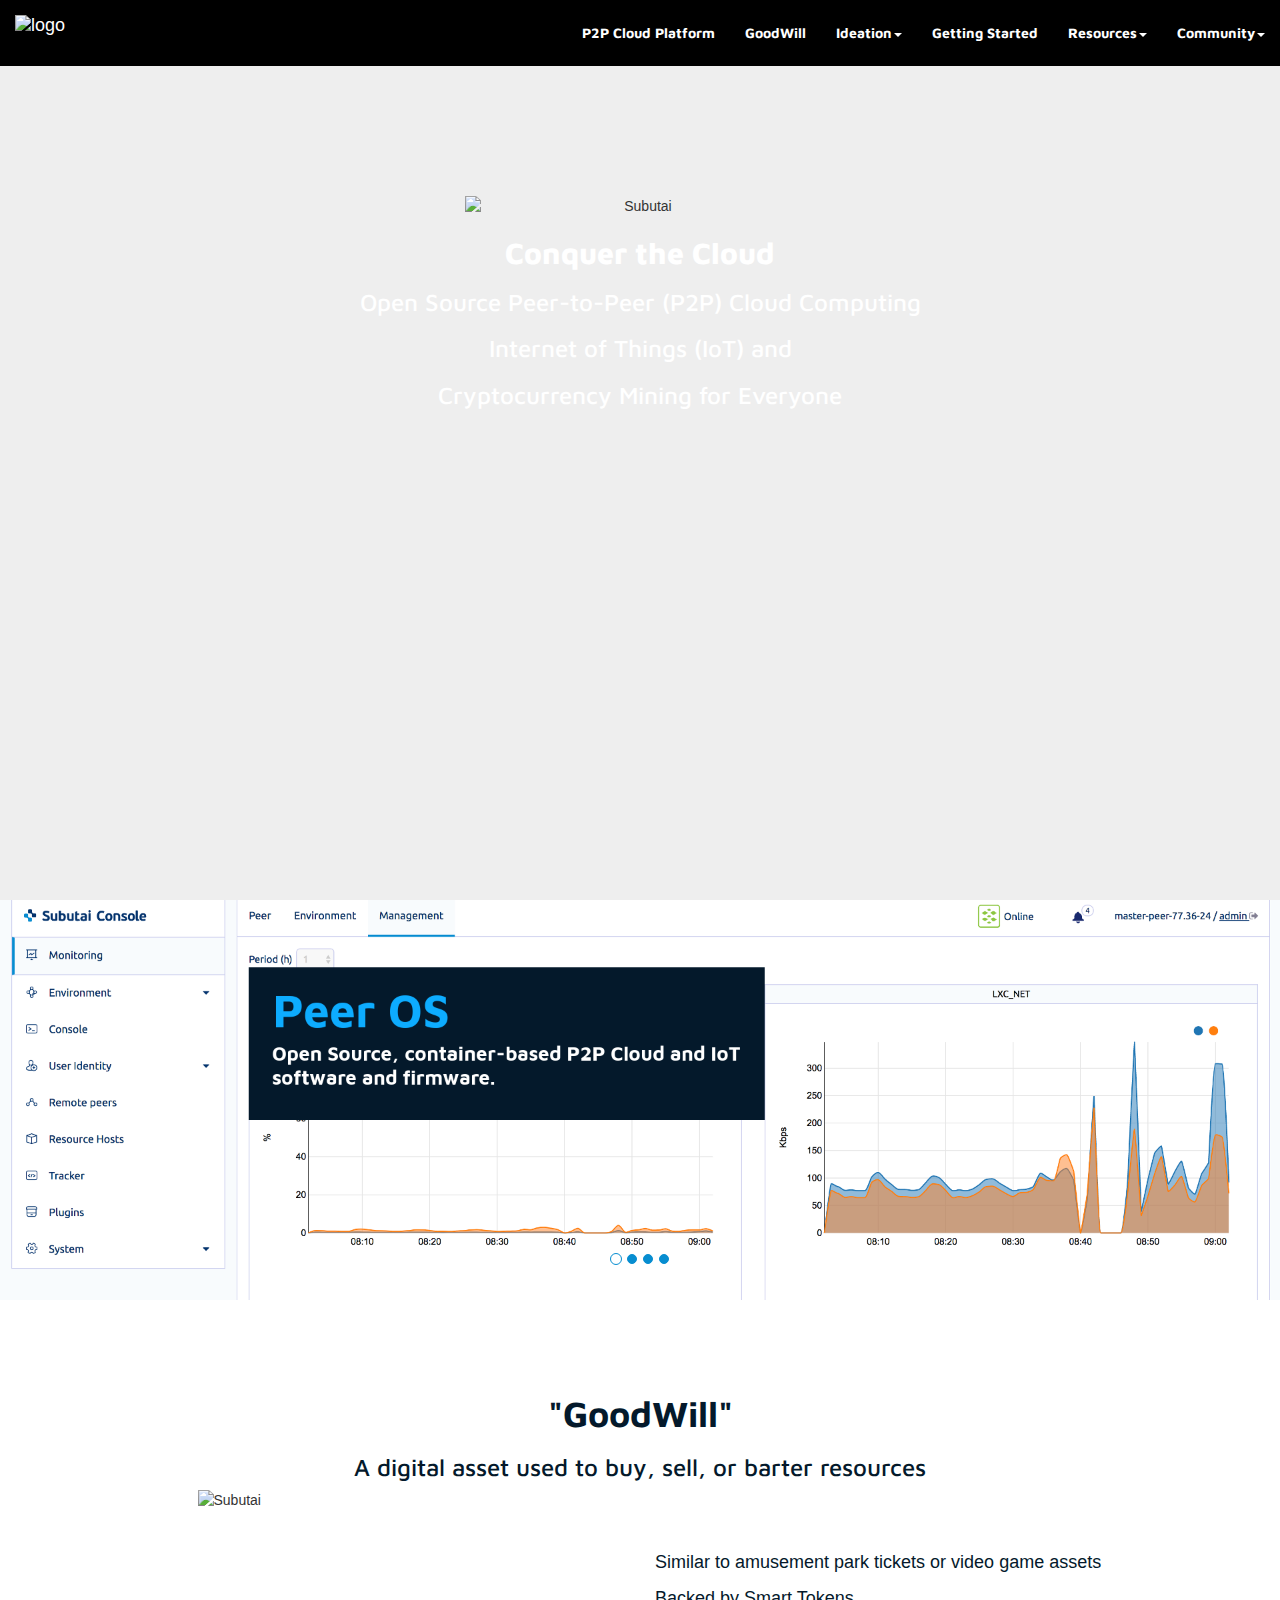
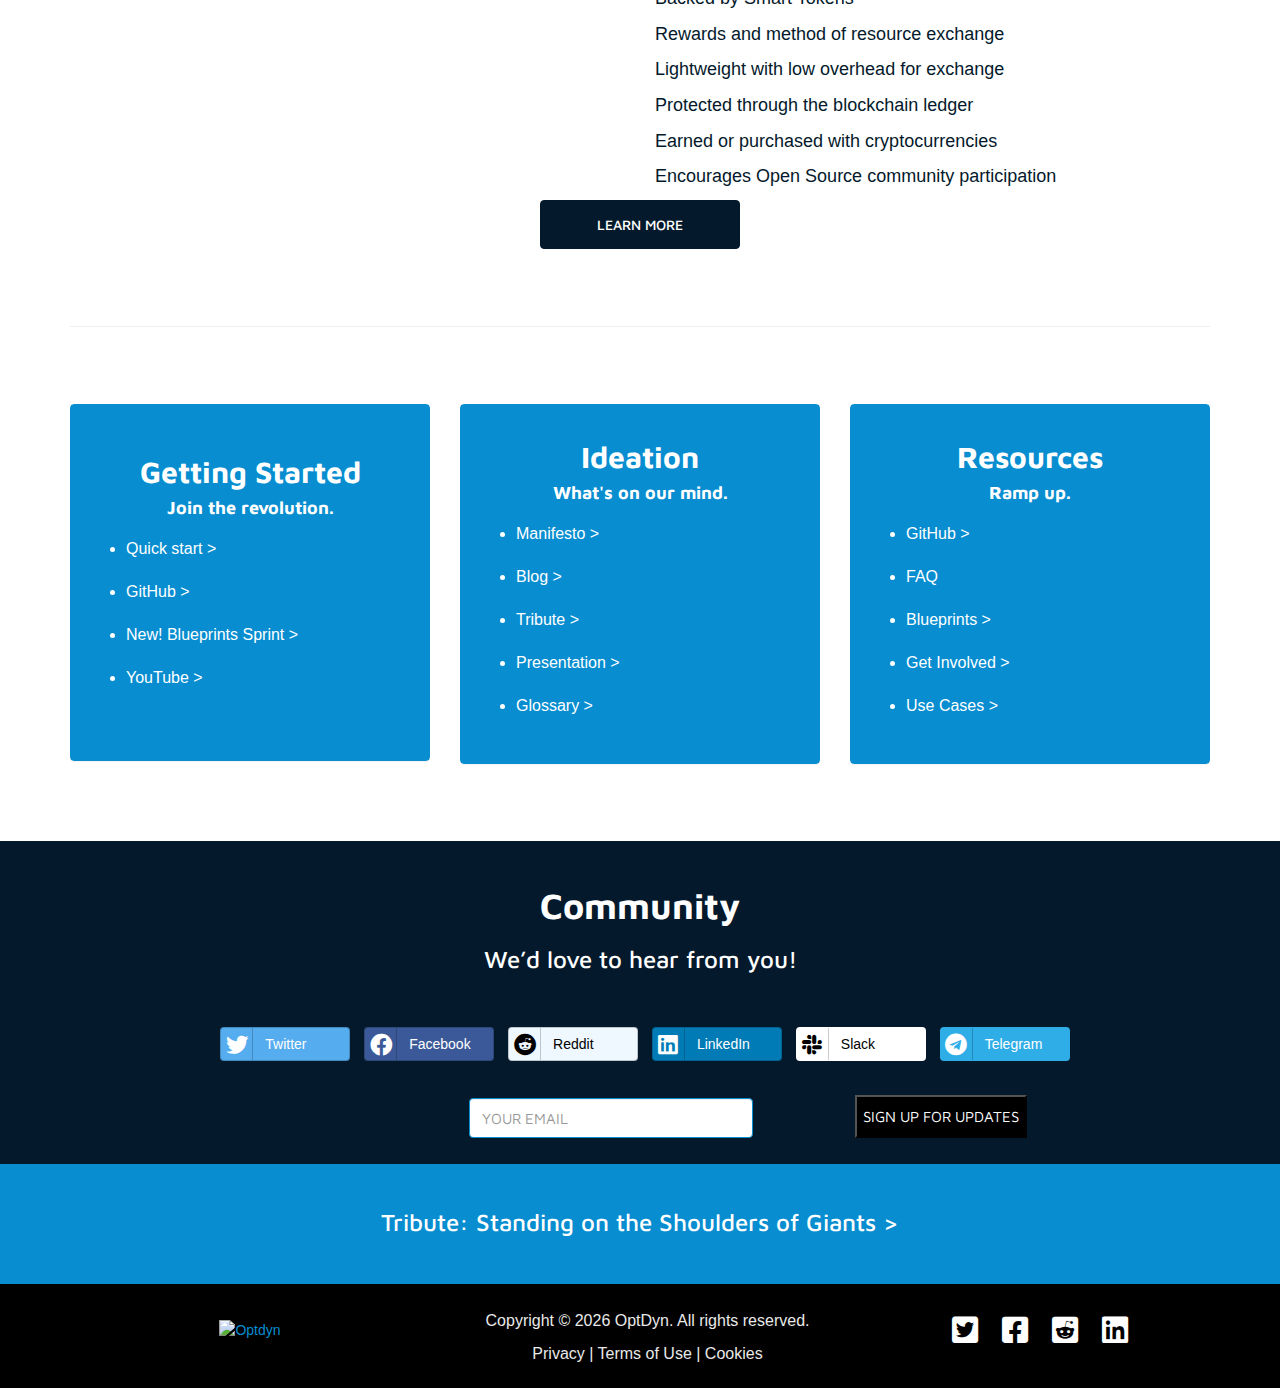
==== index.html @ a83308cd "new page 'use cases'" ====
<!DOCTYPE html>
<html>
<head>
	<meta name="viewport" content="width=device-width, initial-scale=1">
	<meta charset="utf-8">
    <meta http-equiv="X-UA-Compatible" content="IE=edge">
	
	<title>Subutai</title>
	
	<!-- CSS Links-->
	<link rel="stylesheet" type="text/css" href="css/bootstrap/bootstrap.min.css">
	<link rel="stylesheet" type="text/css" href="css/styles.css">
	<link rel="stylesheet" type="text/css" href="css/bootstrap/bootstrap-social.css">
	<link href="https://fonts.googleapis.com/css?family=Maven+Pro" rel="stylesheet">
	<link href="fontawesome/fontawesome-all.css" rel="stylesheet">
	<link href="https://use.fontawesome.com/releases/v5.0.6/css/all.css" rel="stylesheet">
	<!-- JS Links-->
	<script src="https://ajax.googleapis.com/ajax/libs/jquery/1.12.4/jquery.min.js"></script>
    <script src="js/bootstrap.min.js"></script>

	<!-- Favicon link-->
	<link rel="shortcut icon" href="img/favicon.png" />
</head>

<body>
	<nav class="navbar navbar-inverse navbar-fixed-top">
		<div class="container-fluid">
			<div class="navbar-header">
				<button type="button" class="navbar-toggle collapsed" data-toggle="collapse" data-target="#bs-example-navbar-collapse-1" aria-expanded="false">
					<span class="sr-only">Toggle navigation</span>
					<span class="icon-bar"></span>
					<span class="icon-bar"></span>
					<span class="icon-bar"></span>
				</button>
				<a class="navbar-brand" href="#"><img alt="logo" src="img/logo.png" width="160"></a>
			</div>
			<div class="collapse navbar-collapse" id="bs-example-navbar-collapse-1" style="background-color: #000;">
				<ul class="nav navbar-nav navbar-right">
					<li><a href="internal-pages/p2p-cloud-platform.html" ><h4 style="font-size: 14px; color: #fff; font-weight: 700;">P2P Cloud Platform</h4></a></li>
					<li><a href="internal-pages/goodwill.html"><h4 style="font-size: 14px; color: #fff; font-weight: 700;">GoodWill</h4></a></li>
					
					<li class="dropdown">
			          <a href="#" class="dropdown-toggle" data-toggle="dropdown" role="button" aria-haspopup="true" aria-expanded="false"><h4 style="font-size: 14px;color: #fff; font-weight: 700;">Ideation<span class="caret"></span></h4></a>
			          <ul class="dropdown-menu">
			          	<li><a href="internal-pages/p2p-cloud.html"><h4 style="font-size: 14px; font-weight: 700;">P2P Cloud</h4></a></li>
			            <li><a href="internal-pages/manifesto.html"><h4 style="font-size: 14px; font-weight: 700;">Manifesto</h4></a></li>
			            <li><a href="https://subutai.blog/"><h4 style="font-size: 14px; font-weight: 700;">Blog</h4></a></li>
			            <li><a href="internal-pages/tribute.html"><h4 style="font-size: 14px; font-weight: 700;">Tribute</h4></a></li>
			          	<li><a href="https://www.youtube.com/channel/UCISHGzbHjYWYFfu7krnYLkA"><h4 style="font-size: 14px; font-weight: 700;">Presentation</h4></a></li>
			          	<li><a href="https://docs.subutai.io/glossary.html" target="_blank"><h4 style="font-size: 14px; font-weight: 700;">Glossary</h4></a></li>
			          </ul>
			        </li>

					<li><a href="https://docs.subutai.io/attic/Peer/getting-started.html" target="_blank"><h4 style="font-size: 14px;color: #fff; font-weight: 700;">Getting Started</h4></a></li>
					
					<li class="dropdown">
			          <a href="#" class="dropdown-toggle" data-toggle="dropdown" role="button" aria-haspopup="true" aria-expanded="false"><h4 style="font-size: 14px;color: #fff; font-weight: 700;">Resources<span class="caret"></span></h4></a>
			          <ul class="dropdown-menu">
			            <li><a href="https://github.com/subutai-io" target="_blank"><h4 style="font-size: 14px; font-weight: 700;">GitHub</h4></a></li>
			            <li><a href="internal-pages/faq.html"><h4 style="font-size: 14px; font-weight: 700;">FAQ</h4></a></li>
			            <li><a href="https://github.com/subutai-blueprints" target="_blank"><h4 style="font-size: 14px; font-weight: 700;">Blueprints</h4></a></li>
			          	<li><a href="internal-pages/getting-involved.html"><h4 style="font-size: 14px; font-weight: 700;">Get Involved</h4></a></li>
			          	<li><a href="internal-pages/use-cases.html"><h4 style="font-size: 14px; font-weight: 700;">Use Cases</h4></a></li>
			          </ul>
			        </li>

			        <li class="dropdown">
			          <a href="#" class="dropdown-toggle" data-toggle="dropdown" role="button" aria-haspopup="true" aria-expanded="false"><h4 style="font-size: 14px;color: #fff; font-weight: 700;">Community<span class="caret"></span></h4></a>
			          <ul class="dropdown-menu">
			            <li><a href="https://subutai.io/how-can-i-help.html"><h4 style="font-size: 14px; font-weight: 700;">Get Involved</h4></a></li>
			            <li><a href="https://slack.subut.ai/" target="_blank"><h4 style="font-size: 14px; font-weight: 700;">Slack</h4></a></li>
			            <li><a href="https://telegram.org/" target="_blank"><h4 style="font-size: 14px; font-weight: 700;">Telegram</h4></a></li>
			          	<li><a href="https://twitter.com/SubutaiCloud" target="_blank"><h4 style="font-size: 14px; font-weight: 700;">Twitter</h4></a></li>
			          	<li><a href="https://www.reddit.com/r/LXD/comments/5wwhs2/subutai_social_peertopeer_social_cloud_computing/" target="_blank"><h4 style="font-size: 14px; font-weight: 700;">Reddit</h4></a></li>
			          	<li><a href="https://www.facebook.com/subutaicloud" target="_blank"><h4 style="font-size: 14px; font-weight: 700;">Facebook</h4></a></li>
			          	<li><a href="https://www.linkedin.com/company/subutai-social-cloud/" target="_blank"><h4 style="font-size: 14px; font-weight: 700;">Linkedin</h4></a></li>
			          	<li><a href="https://www.youtube.com/channel/UCISHGzbHjYWYFfu7krnYLkA" target="_blank"><h4 style="font-size: 14px; font-weight: 700;">Youtube</h4></a></li>
			          </ul>
			        </li>

				</ul>
			</div>
		</div>
	</nav>

	<!-- Header section -->
	<header>	
		<div class="jumbotron">
			<div class="cont-header">
				<div class="row"><br>
					<div class="col-lg-12">
						<div class="text-center">
							<img src="img/logo.png" class="img-responsive center-block" alt="Subutai"/>
							<h2 style="color: #ffffff; font-weight: 800">Conquer the Cloud</h2>
							<h3>Open Source Peer-to-Peer (P2P) Cloud Computing</h3>
							<h3>Internet of Things (IoT) and</h3>
							<h3>Cryptocurrency Mining for Everyone</h3>
						</div>
					</div>
				</div>
			</div>
		</div>
	</header>

	<!--Section 1 - Carousel-->
	<section>
	<div class="container-fluid">
		<div class="row">
		
			<div id="carousel-example-generic" class="carousel slide" data-ride="carousel">			 
				<!-- Indicators -->
			  	<ol class="carousel-indicators">
			    	<li data-target="#carousel-example-generic" data-slide-to="0" class="active"></li>
			    	<li data-target="#carousel-example-generic" data-slide-to="1"></li>
			    	<li data-target="#carousel-example-generic" data-slide-to="2"></li>
			    	<li data-target="#carousel-example-generic" data-slide-to="3"></li>
			  	</ol>

			   <!-- Wrapper for slides -->
			  <div class="carousel-inner" role="listbox">
			    <div class="item active">
			      <div class="item">
					  <a href="internal-pages/p2p-cloud-platform.html"><img src="img/peers.png" alt="img" class="img-responsive"></a>
					</div>
			    </div>
			    <div class="item">
			      <a href="internal-pages/p2p-cloud-platform.html"><img src="img/bazaar.png" alt="img" class="img-responsive"></a>
			    </div>
			    <div class="item">
			      <a href="internal-pages/p2p-cloud-platform.html"><img src="img/router.png" alt="img" class="img-responsive"></a>
			    </div>
			    <div class="item">
			      <a href="internal-pages/p2p-cloud-platform.html"><img src="img/khan.png" alt="img" class="img-responsive"></a>
			    </div>
			  </div>

			</div>
		</div>
	</div>
	</section>

	<!-- Section 2 - GoodWill -->
	<section>
		<div class="container">
			<div class="cont-part3">
				<div class="row">
					<div class="col-lg-12">
						<div class="cont-text-part3">
							<h1>"GoodWill"</h1>
							<h3>A digital asset used to buy, sell, or barter resources</h3>
						</div>
					</div>
				</div>
				<div class="row">
					<div class="col-lg-6">
						<img src="img/subutai.png" alt="Subutai" class="img-responsive center-block">
					</div>
					<div class="col-lg-6">
						<div class="cont-text-part3">
							<p>Similar to amusement park tickets or video game assets</p>
							<p>Backed by Smart Tokens</p>
							<p>Rewards and method of resource exchange</p>
							<p>Lightweight with low overhead for exchange</p>
							<p>Protected through the blockchain ledger</p>
							<p>Earned or purchased with cryptocurrencies</p>
							<p>Encourages Open Source community participation</p>
						</div>					
					</div>
				</div>
				<div class="row">
					<div class="col-lg-12">
						<div class="button-learn-more-cont-part3 text-center">
							<a href="https://subutai.io/goodwill.html" class="btn btn-primary" target="_blank"><h5>LEARN MORE</h5></a>
						</div>
					</div>				
				</div>
			</div><hr/>
		</div>
	</section>

	<!-- Section 3 -->
	<section id="get-started">
		<div class="container">
			<div class="cont-part4">
				<div class="row">
					<div class="col-lg-4">
						<div class="getting-started">
							<div class="panel panel-primary">
								<div class="panel-body">								
									<h2>Getting Started</h2>
									<h4 class="text-center">Join the revolution.</h4>
									<ul>
										<li><a href="https://subutai.io/install/index.html">Quick start ></a></li>
										<li><a href="https://github.com/search?utf8=%E2%9C%93&q=subutai&type">GitHub ></a></li>
										<li><a href="https://github.com/subutai-blueprints/hackathon">New! Blueprints Sprint > </a></li>
										<li><a href="https://www.youtube.com/channel/UCISHGzbHjYWYFfu7krnYLkA">YouTube > </a></li>
									</ul>
								</div>							
							</div>
						</div>
					</div>

					<div class="col-lg-4">
						<div class="ideation">
							<div class="panel panel-primary">
								<div class="panel-body">
									<h2>Ideation</h2>
									<h4 class="text-center">What's on our mind.</h4>
									<ul>
										<li><a href="https://subutai.io/manifesto.html">Manifesto > </a></li>
										<li><a href="https://subutai.blog/">Blog > </a></li>
										<li><a href="https://subutai.io/tribute.html">Tribute ></a></li>
										<li><a href="https://www.youtube.com/channel/UCISHGzbHjYWYFfu7krnYLkA">Presentation ></a></li>
										<li><a href="https://subutai.blog/">Glossary ></a></li>

									</ul>
								</div>
							</div>
						</div>
					</div>					

					<div class="col-lg-4">
						<div class="resources">
							<div class="panel panel-primary">
								<div class="panel-body">
									<h2>Resources</h2>
									<h4 class="text-center">Ramp up.</h4>
									<ul>
										<li><a href="https://github.com/search?utf8=%E2%9C%93&q=subutai&type=??">GitHub > </a></li>
										<li><a href="https://subutai.io/install/tutorials.html">FAQ </a></li>
										<li><a href="https://github.com/subutai-blueprints">Blueprints > </a></li>
										<li><a href="https://subutai.io/how-can-i-help.html">Get Involved > </a></li>
										<li><a href="#">Use Cases > </a></li>
									</ul>
								</div>
							</div>
						</div>
					</div>
				</div>
			</div>
		</div>
	</section>

	<!-- Section 4 - Community -->
	<section>
		<div class="cont-part5">
			<div class="container">
				<div class="text-center">
					<h1>Community</h1>
					<h3>We’d love to hear from you!</h3>
				</div><br><br>
				<div class="icons-cont-part5">
					<div class="text-center">
						<a class="btn btn-block btn-social btn-twitter" href="https://twitter.com/SubutaiCloud" target="_blank" style="margin-top: 5px;">
						    <span class="fab fa-twitter"></span>Twitter
						 </a>
						 <a class="btn btn-block btn-social btn-facebook" href="https://www.facebook.com/subutaicloud" target="_blank">
						    <span class="fab fa-facebook"></span>Facebook
						 </a>
						 <a class="btn btn-block btn-social btn-reddit" href="https://www.reddit.com/r/LXD/comments/5wwhs2/subutai_social_peertopeer_social_cloud_computing" target="_blank">
						    <span class="fab fa-reddit"></span>Reddit
						 </a>
						 <a class="btn btn-block btn-social btn-linkedin" href="https://www.linkedin.com/company/subutai-social-cloud" target="_blank">
						    <span class="fab fa-linkedin"></span>LinkedIn
						 </a>
						 <a class="btn btn-block btn-social btn-slack" href="//slack.subut.ai" target="_blank" style="background-color: #fff; color: #000;">
						    <span class="fab fa-slack"></span>Slack
						 </a>
						 <a class="btn btn-block btn-social btn-telegram" href="//slack.subut.ai" target="_blank" style="background-color: #2fade7; color: #fff;">
						    <span class="fab fa-telegram"></span>Telegram
						 </a>
					</div>
				</div><br/>

				<div class="mailchimp">
				<!-- Begin MailChimp Signup Form -->
					<link href="//cdn-images.mailchimp.com/embedcode/classic-10_7.css" rel="stylesheet" type="text/css">
					
					<style type="text/css">
						#mc_embed_signup{
							background: #04192b;
							 clear:left;
							 font:15px 'Maven Pro', sans-serif;;
							 color: #fff;
						 }
						/* Add your own MailChimp form style overrides in your site stylesheet or in this style block.
						   We recommend moving this block and the preceding CSS link to the HEAD of your HTML file. */
					</style>
					
					<div id="mc_embed_signup">
						<form action="https://optdyn.us17.list-manage.com/subscribe/post?u=35361aa6e4a7374ec14c974bc&amp;id=a9787e94b0" method="post" id="mc-embedded-subscribe-form" name="mc-embedded-subscribe-form" class="validate" target="_blank" novalidate>
							<div class="row">
								<div class="col-lg-6">
								    <div id="mc_embed_signup_scroll">
										<div class="mc-field-group">
											<br/>
											<input style="background-color: #fff;border-color: #078dd0; color: #333;" type="email" placeholder="YOUR EMAIL" value="" name="EMAIL" class="required email form-control" id="mce-EMAIL">
										</div>
										<div id="mce-responses" class="clear">
											<div class="response" id="mce-error-response" style="display:none"></div>
											<div class="response" id="mce-success-response" style="display:none"></div>
										</div>    <!-- real people should not fill this in and expect good things - do not remove this or risk form bot signups-->
								    </div>
								</div>
								<div class="col-lg-6">
								    <div style="position: absolute; left: -5000px;" aria-hidden="true"><input type="text" name="b_35361aa6e4a7374ec14c974bc_a9787e94b0" tabindex="-1" value=""></div>
								    <div class="clear"><input style="background-color: #000;margin-top: 4%; height: 43px;" type="submit" value="SIGN UP FOR UPDATES" name="subscribe" id="mc-embedded-subscribe" class="button"></div>
								</div>
							</div>
						</form>
					</div>

					<script type='text/javascript' src='//s3.amazonaws.com/downloads.mailchimp.com/js/mc-validate.js'></script><script type='text/javascript'>(function($) {window.fnames = new Array(); window.ftypes = new Array();fnames[0]='EMAIL';ftypes[0]='email';fnames[1]='FNAME';ftypes[1]='text';fnames[2]='LNAME';ftypes[2]='text';fnames[3]='ADDRESS';ftypes[3]='address';fnames[4]='PHONE';ftypes[4]='phone';}(jQuery));var $mcj = jQuery.noConflict(true);</script>
					<!--End mc_embed_signup-->		
				</div>

			</div>
		</div>
	</section>

	<!-- Section 5 - Tribute -->
	<section>
		<div class="cont-part6">
			<div class="container">
				<div class="row">
					<div class="col-lg-12">
						<div class="text-center">
							<h3>Tribute: <a href="internal-pages/tribute.html">Standing on the Shoulders of Giants ></a></h3>
						</div>
					</div>
				</div>
			</div>
		</div>
	</section>

	<footer>
		<div class="cont-footer">
			<div class="container">
				<div class="row">
					<div class="col-lg-4">
						<div class="text-center">
							<a href="https://optdyn.com/"><img src="img/optdyn.png" class="img" alt="Optdyn" width="150"></a>
						</div>
					</div>
					
					<div class="col-lg-4">
						<p>Copyright &copy; <span id="currentYear"></span> OptDyn. All rights reserved.</p>
						<p><a href="#">Privacy |</a> <a href="#">Terms of Use |</a> <a href="#"> Cookies</a></p>
					</div>

					<div class="col-lg-4">
						<div class="icons-cont-footer">
							<div class="text-center">
								<a href="https://twitter.com/SubutaiCloud" target="_blank"><i class="fab fa-twitter-square"></i></a>
								<a href="https://www.facebook.com/subutaicloud" target="_blank"><i class="fab fa-facebook-square"></i></a>
								<a href="https://www.reddit.com/r/LXD/comments/5wwhs2/subutai_social_peertopeer_social_cloud_computing" target="_blank"><i class="fab fa-reddit-square"></i></a>
								<a href="https://www.linkedin.com/company/subutai-social-cloud" target="_blank"><i class="fab fa-linkedin"></i></a>
						</div>
				</div>
					</div>
			</div>
		</div>
	</footer>
	
<script type="text/javascript">
	var currentYear = (new Date()).getFullYear();
	document.getElementById("currentYear").innerHTML = currentYear;
</script>
</body>
</html>
---- css/styles.css ----
/*CSS global*/
body, html{
	width: 100%;
	height: 100%;
}

header{
	overflow: hidden; 
    width: 100%;
    height: 100%;
    position: relative; 
}

h1,h2,h3,h4,h5,h6{
	font-family: 'Maven Pro', sans-serif;
}

p{
	font-size: 16px;
}

a{
	color: #078DD0;
}

/* CSS Navbar */
.navbar-inverse{
	background-color: #000;
	border-color: #000;
}

/* CSS HEADER*/
.jumbotron {
	-webkit-background-size: cover;
	-moz-background-size: cover;
	-o-background-size: cover;
	background-size: cover;
	background-image:  url("../img/bg.jpg");]
	position: fixed; 
	width: 100%;
	height: 100%;
}

.cont-header{
	padding-top: 10%;
	padding-bottom: 10%;

}

.jumbotron .cont-header img{
	-webkit-background-size: cover;
	-moz-background-size: cover;
	-o-background-size: cover;
	background-size: cover;
	max-width: 350px;
}

.jumboutron .cont-header h1{
	color: #fff;
	font-weight: 700;
}

.jumboutron .cont-header h2,h3{
	color: #fff;
}


/*CSS Section 1 - Cont 2  - Carousel*/
section .carousel-inner{
	overflow: hidden; 
    position: relative; 
}

section .carousel-indicators li {
    background-color: #078DD0;
    background-color: #078DD0;
    border: 1px solid #078DD0;
}

section .carousel-inner h1{
	font-weight: 700;
	color: #04192b;
}

section .carousel-inner .img-responsive{
	height: auto;
	width: 100%;
}

/*CSS Section 2 - GoodWill*/
section .cont-part3{
	background-color: #fff;
	padding-top: 3%;
	padding-bottom: 5%;
}

section .cont-part3 h2{
	color: #fff;
	font-weight: 700;
}


section .cont-part3 img{
	max-width: 300px;
}

section .cont-text-part3{
	margin-top: 60px;
}

section .cont-text-part3 p{
	color: #04192b;
	text-align: justify;
	font-size: 18px;
}

section .cont-text-part3 h1{
	color: #04192b;
	font-weight: 700;
	text-align: center;
}

section .cont-text-part3 h3{
	color: #04192b;
	text-align: center;
}

section .cont-part3 .button-learn-more-cont-part3 a{
	width: 200px;
	background-color: #04192b;
	border-color: #04192b
}

/*CSS Section 3 */
section .cont-part4{
	padding-top: 5%;
	padding-bottom: 5%;
}

section .cont-part4 .panel-primary {
    border-color: #078DD0;
}

section .cont-part4 .panel-body{
	padding-left: 15px;
	background-color: #078DD0;
	border-color: #078DD0;
	height: auto;
}

section .cont-part4 .panel-body h2{
	color: #fff;
	font-weight: 700;
	text-align: center;
}

section .cont-part4 .panel-body h4{
	color: #fff;
	text-align: center;
	padding-bottom: 10px;
	font-weight: 700;
}

section .cont-part4 .panel-body ul li{
	color: #fff;
	text-align: left;
	font-size: 16px;
	padding-bottom: 20px;

}

section .cont-part4 .panel-body a{
	color: #fff;
	font-weight: 0;
}


section .cont-part4 .getting-started .panel-body {
	padding-top: 30px;
	height: 355px;
}

section .cont-part4 .getting-started .panel-body  ul li{
	text-align: left;
	padding-bottom: 20px;
}

/*CSS Section 4 - Community*/
section .cont-part5{
	background-color: #04192b;
	padding-top: 2%;
	padding-bottom: 2%;
}

section .cont-part5 h1{
	color: #fff;
	text-align: center;
	font-weight: 700;
}

section .cont-part5 .icons-cont-part5 a{
	width: 150px;
}

section .cont-part5 .icons-cont-part5 .btn-block {
    display: inline-block;
    width: 130px;
    margin-left: 10px;
}

section .cont-part5 .form-group{
	width: 50%;
	margin-left: 19%;
}

section .cont-part5 .form-control{
    display: block;
    width: 80%;
    height: 40px;
    padding: 6px 12px;
    font-size: 15px;
    font-family: 'Maven Pro', sans-serif;
    line-height: 1.42857143;
    color: #fff;
    background-color: #04192b;
    background-image: none;
    border: 1px solid #078dd0;
    border-radius: 4px;
}

section .cont-part5 .mailchimp{
	margin-left: 35%;
}

/*CSS Section 5 - Tribute*/
section .cont-part6{
	background-color: #078DD0;
	padding-top: 2%;
	padding-bottom: 3%;
}

section .cont-part6 h3{
	color: #fff;
}

section .cont-part6 a{
	color: #fff;
	font-family: 'Maven Pro';
}

/*CSS Footer*/
footer{
	background-color: #000;
	padding-top: 2%;
	padding-bottom: 1%;
}

footer .cont-footer img{
	-webkit-background-size: cover;
	-moz-background-size: cover;
	-o-background-size: cover;
	background-size: cover;
	padding-top: 10px;
} 

footer .cont-footer p{
	padding-left: 15px;
	color: #e9e9e9;
	text-align: center;
}

footer .cont-footer p a{
	color: #e9e9e9;
	text-align: center;
}


footer .cont-footer .icons-cont-footer i{
	font-size: 30px;
	padding-left: 20px;
	color: #fff;
	padding-top: 5px;	
}

/*CSS responsive*/

@media (max-width: 768px) { 
	/*Navbar*/
	.navbar-header{
		padding-bottom: 10px;
	}

	.navbar-inverse .navbar-toggle{
		margin-top: 15px;
	}

	/*Header*/
	.jumbotron {
		width: 100%;
		max-height: 100%;
	}

	.cont-header{
		padding-top: 10%;
		padding-bottom: 10%;

	}

	.jumbotron .cont-header img{
		-webkit-background-size: cover;
		-moz-background-size: cover;
		-o-background-size: cover;
		background-size: cover;
		max-width: 250px;
	}

	/*GoodWill*/
	section .cont-part3{
		padding-top: 0%;
		padding-bottom: 10%;
	}

	section .cont-text-part3 p{
		color: #04192b;
		text-align: center;
	}

	section .cont-part3 .button-learn-more-cont-part3 a{
		margin-top: 30px;
	}

	/*Getting Started*/
	section .cont-part4{
		padding-top: 15%;
	}


	section .cont-part4 .panel-body ul li{
		color: #fff;
		text-align: left;
		padding-top: 5px;
		font-size: 14px;
	}

	/*Community*/
	section .cont-part5{
		padding-bottom: 15%;
		text-align: center;
	}

	section .cont-part5 h1{
		padding-bottom: 10px;
	}

	section .cont-part5 .icons-cont-part5 i{
		font-size: 40px;	 
		padding-top: 5%;
		text-align: center;
	}

	section .cont-part5 .form-group{
		width: 100%;
		margin-left: 0px;	}


	/*Tribute*/
	section .cont-part6{
		background-color: #078DD0;
		padding-top: 4%;
		padding-bottom: 10%;
	}

	section .cont-part6 h3{
		color: #fff;
		font-size: 20px;
	}	

	/*Footer*/
	footer{
		background-color: #000;
		padding-top: 5%;
		padding-bottom: 5%;
	}

	footer .cont-footer img{
		padding-bottom: 15px;
	} 

	footer .cont-footer p{
		margin-top: 20px;
		padding-left: 15px;
		color: #e9e9e9;
		text-align: center;
		font-size: 13px;
	}

	footer .cont-footer p a{
		color: #e9e9e9;
		text-align: center;
		font-size: 13px;
	}


	footer .cont-footer .icons-cont-footer i{
		font-size: 30px;
		padding-left: 20px;
		color: #fff;
		padding-top: 5px;	
	}
}

@media(max-width: 1200px){

	section .cont-part5 .mailchimp{
		margin-left: 0px;
	}
}

@media (min-width: 769px) and (max-width: 1200px){
	section .cont-text-part3 p{
		color: #04192b;
		text-align: center;
	}

	section .cont-part3 .button-learn-more-cont-part3 a{
		margin-top: 30px;
	}
}

@media (max-height: 880px) and (max-width: 580px){
	section .carousel-inner .img-responsive{
		height: auto;
		width: 100%;
	}
	header {
		height: 500px;
		width: 100%;
	}
}
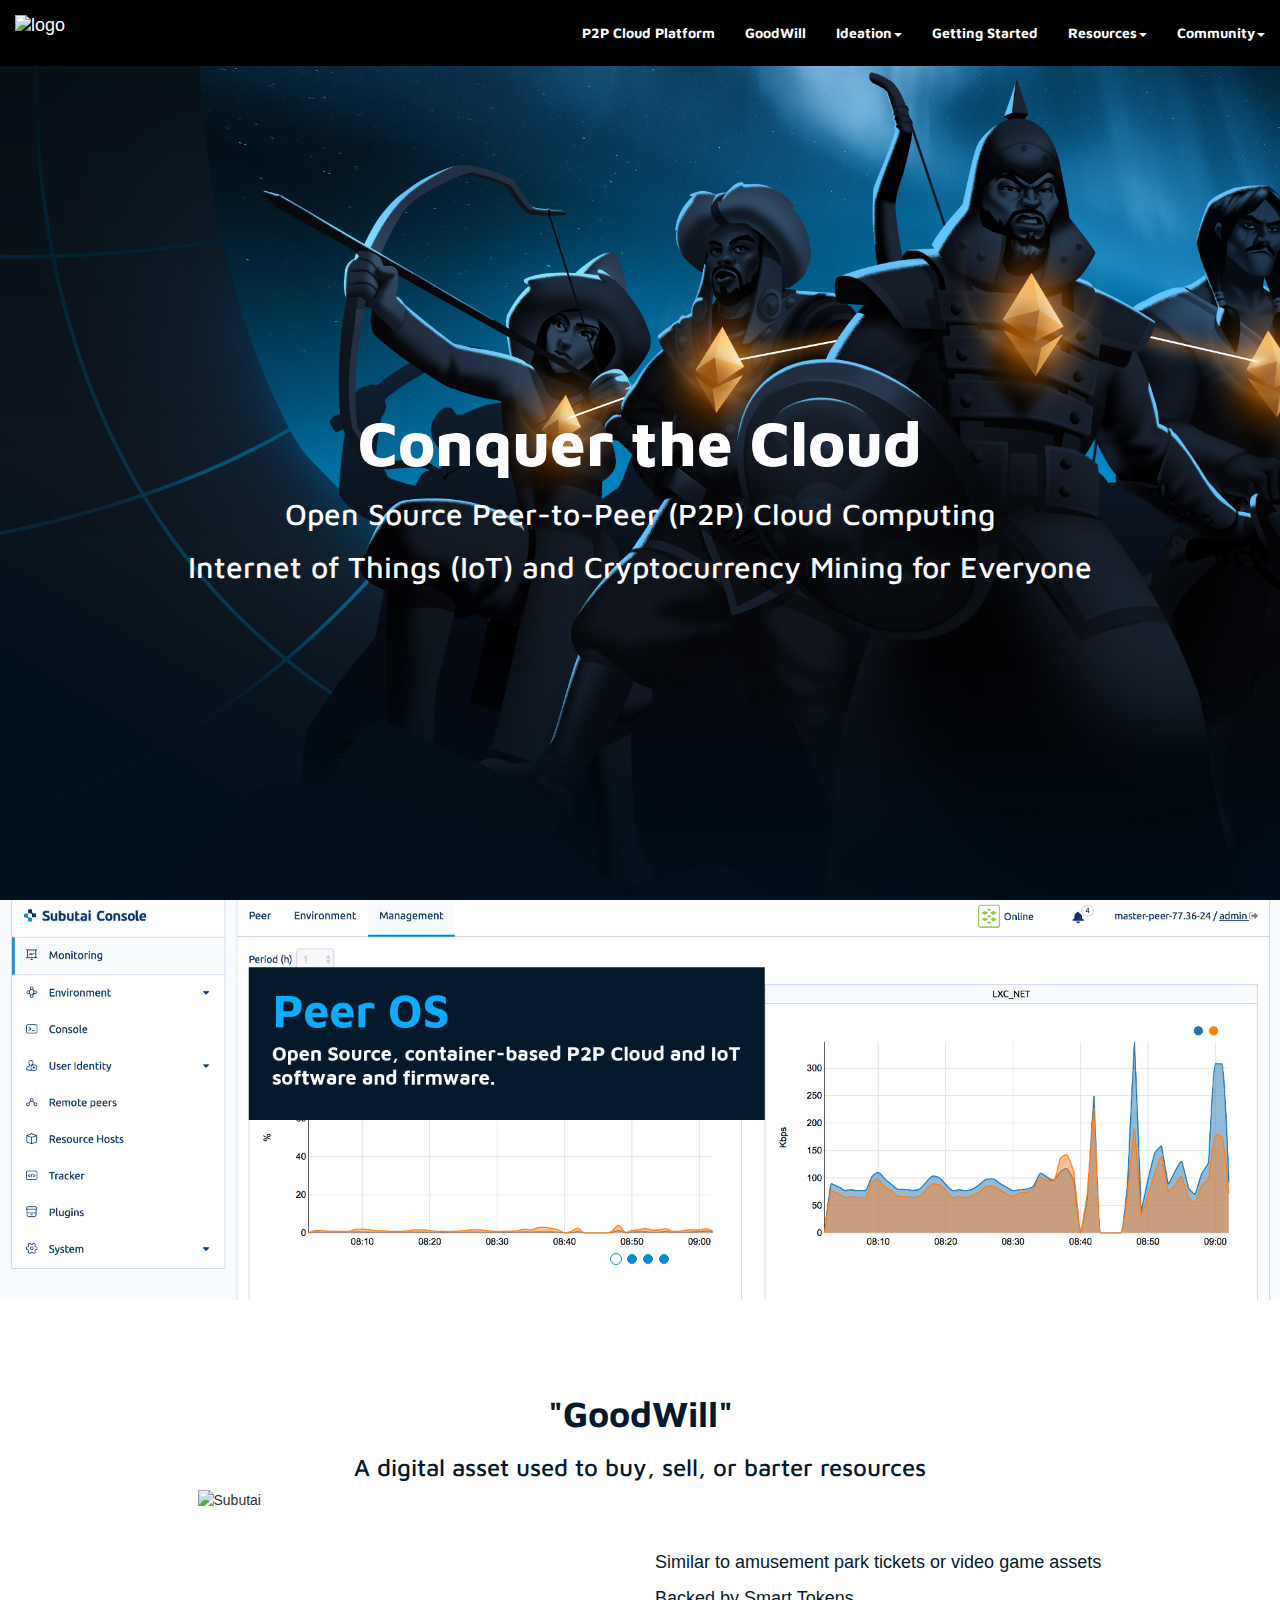
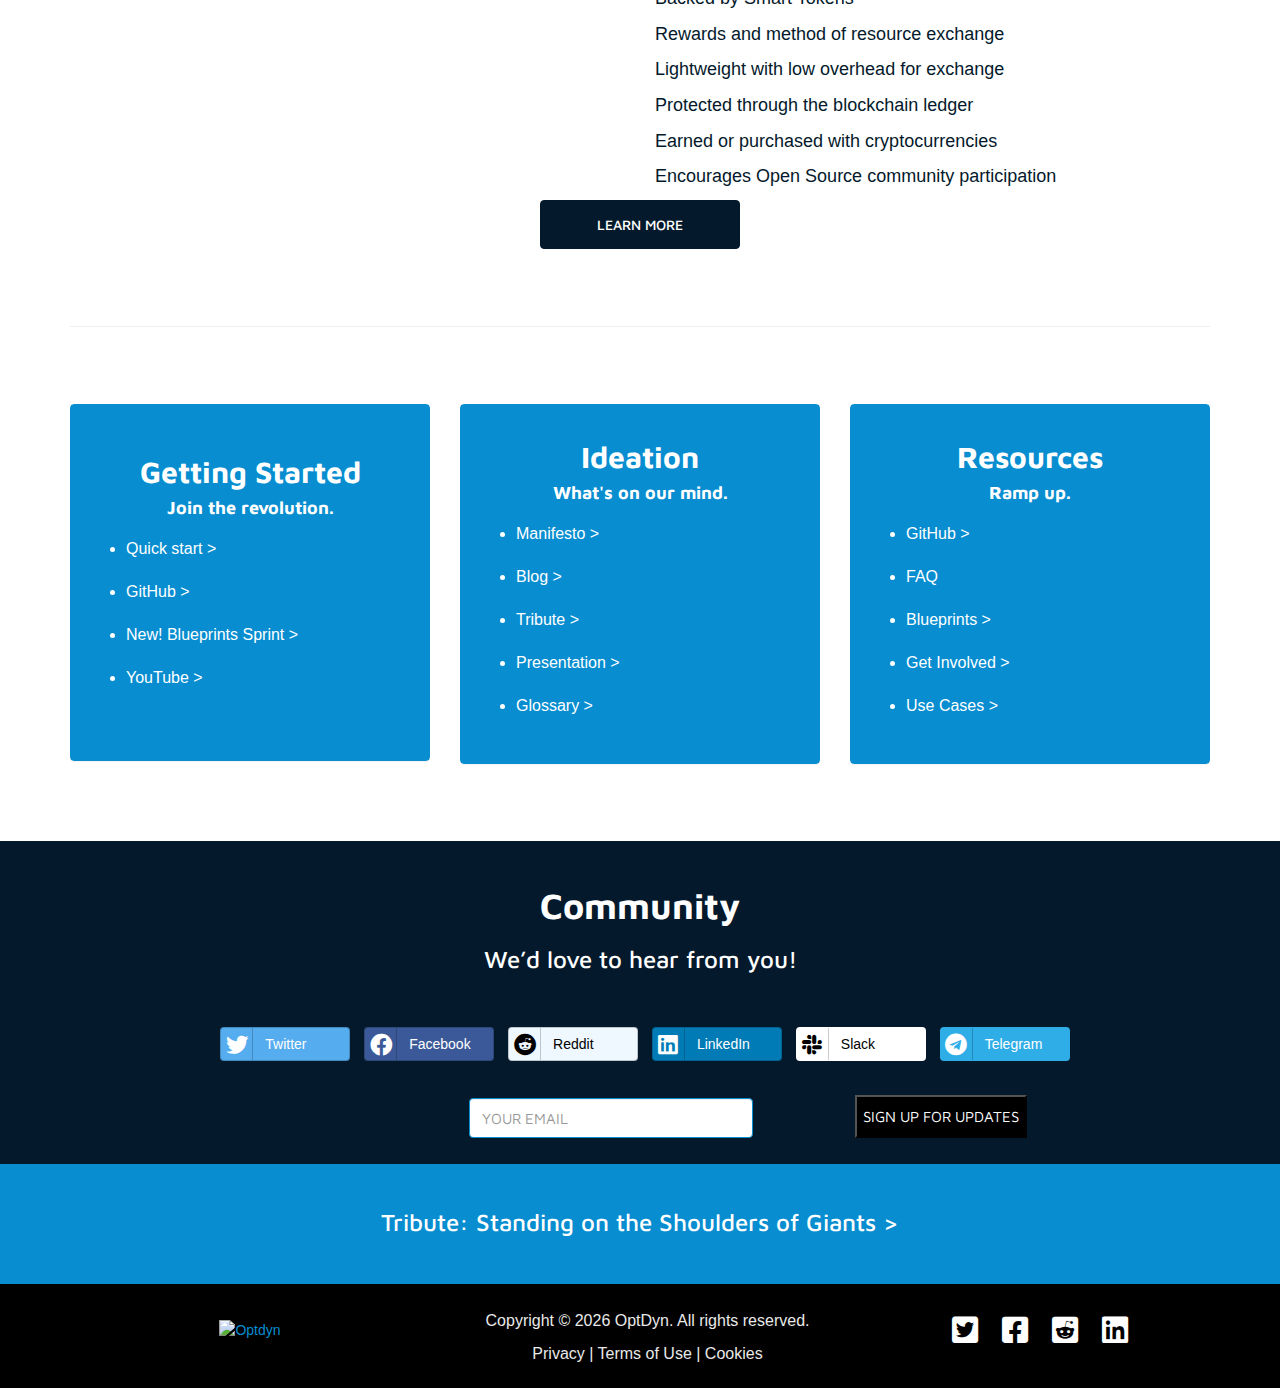
==== commit b6d802df: "changes in: Backgroung image, content the P2P Cloud page, globe image in Getting Involved" ====
--- a/index.html
+++ b/index.html
@@ -46,7 +46,7 @@
 			            <li><a href="internal-pages/manifesto.html"><h4 style="font-size: 14px; font-weight: 700;">Manifesto</h4></a></li>
 			            <li><a href="https://subutai.blog/"><h4 style="font-size: 14px; font-weight: 700;">Blog</h4></a></li>
 			            <li><a href="internal-pages/tribute.html"><h4 style="font-size: 14px; font-weight: 700;">Tribute</h4></a></li>
-			          	<li><a href="https://www.youtube.com/channel/UCISHGzbHjYWYFfu7krnYLkA"><h4 style="font-size: 14px; font-weight: 700;">Presentation</h4></a></li>
+			          	<li><a href="https://www.youtube.com/watch?v=zJkmIAyhvFM&feature=youtu.be"><h4 style="font-size: 14px; font-weight: 700;">Presentation</h4></a></li>
 			          	<li><a href="https://docs.subutai.io/glossary.html" target="_blank"><h4 style="font-size: 14px; font-weight: 700;">Glossary</h4></a></li>
 			          </ul>
 			        </li>
@@ -67,12 +67,12 @@
 			        <li class="dropdown">
 			          <a href="#" class="dropdown-toggle" data-toggle="dropdown" role="button" aria-haspopup="true" aria-expanded="false"><h4 style="font-size: 14px;color: #fff; font-weight: 700;">Community<span class="caret"></span></h4></a>
 			          <ul class="dropdown-menu">
-			            <li><a href="https://subutai.io/how-can-i-help.html"><h4 style="font-size: 14px; font-weight: 700;">Get Involved</h4></a></li>
+			            <li><a href="internal-pages/getting-involved.html"><h4 style="font-size: 14px; font-weight: 700;">Get Involved</h4></a></li>
 			            <li><a href="https://slack.subut.ai/" target="_blank"><h4 style="font-size: 14px; font-weight: 700;">Slack</h4></a></li>
-			            <li><a href="https://telegram.org/" target="_blank"><h4 style="font-size: 14px; font-weight: 700;">Telegram</h4></a></li>
-			          	<li><a href="https://twitter.com/SubutaiCloud" target="_blank"><h4 style="font-size: 14px; font-weight: 700;">Twitter</h4></a></li>
-			          	<li><a href="https://www.reddit.com/r/LXD/comments/5wwhs2/subutai_social_peertopeer_social_cloud_computing/" target="_blank"><h4 style="font-size: 14px; font-weight: 700;">Reddit</h4></a></li>
-			          	<li><a href="https://www.facebook.com/subutaicloud" target="_blank"><h4 style="font-size: 14px; font-weight: 700;">Facebook</h4></a></li>
+			            <li><a href="#" target="_blank"><h4 style="font-size: 14px; font-weight: 700;">Telegram</h4></a></li>
+			          	<li><a href="https://twitter.com/Subutai_KHAN" target="_blank"><h4 style="font-size: 14px; font-weight: 700;">Twitter</h4></a></li>
+			          	<li><a href="https://www.reddit.com/r/subutai/" target="_blank"><h4 style="font-size: 14px; font-weight: 700;">Reddit</h4></a></li>
+			          	<li><a href=" https://www.facebook.com/SubutaiKHAN/" target="_blank"><h4 style="font-size: 14px; font-weight: 700;">Facebook</h4></a></li>
 			          	<li><a href="https://www.linkedin.com/company/subutai-social-cloud/" target="_blank"><h4 style="font-size: 14px; font-weight: 700;">Linkedin</h4></a></li>
 			          	<li><a href="https://www.youtube.com/channel/UCISHGzbHjYWYFfu7krnYLkA" target="_blank"><h4 style="font-size: 14px; font-weight: 700;">Youtube</h4></a></li>
 			          </ul>
@@ -90,11 +90,10 @@
 				<div class="row"><br>
 					<div class="col-lg-12">
 						<div class="text-center">
-							<img src="img/logo.png" class="img-responsive center-block" alt="Subutai"/>
-							<h2 style="color: #ffffff; font-weight: 800">Conquer the Cloud</h2>
-							<h3>Open Source Peer-to-Peer (P2P) Cloud Computing</h3>
-							<h3>Internet of Things (IoT) and</h3>
-							<h3>Cryptocurrency Mining for Everyone</h3>
+							<h1 style="color: #ffffff; font-weight: 800; padding-top: 15%;">Conquer the Cloud</h1>
+							<h2 style="color: #ffffff;">Open Source Peer-to-Peer (P2P) Cloud Computing</h2>
+							<h2 style="color: #ffffff;">Internet of Things (IoT) and Cryptocurrency Mining for Everyone</h2>
+							<!--<img src="img/logo.png" class="img-responsive center-block" alt="Subutai"/>-->
 						</div>
 					</div>
 				</div>
@@ -170,7 +169,7 @@
 				<div class="row">
 					<div class="col-lg-12">
 						<div class="button-learn-more-cont-part3 text-center">
-							<a href="https://subutai.io/goodwill.html" class="btn btn-primary" target="_blank"><h5>LEARN MORE</h5></a>
+							<a href="internal-pages/goodwill.html" class="btn btn-primary" target="_blank"><h5>LEARN MORE</h5></a>
 						</div>
 					</div>				
 				</div>
@@ -190,10 +189,10 @@
 									<h2>Getting Started</h2>
 									<h4 class="text-center">Join the revolution.</h4>
 									<ul>
-										<li><a href="https://subutai.io/install/index.html">Quick start ></a></li>
-										<li><a href="https://github.com/search?utf8=%E2%9C%93&q=subutai&type">GitHub ></a></li>
-										<li><a href="https://github.com/subutai-blueprints/hackathon">New! Blueprints Sprint > </a></li>
-										<li><a href="https://www.youtube.com/channel/UCISHGzbHjYWYFfu7krnYLkA">YouTube > </a></li>
+										<li><a href="https://docs.subutai.io/attic/Peer/getting-started.html" target="_blank">Quick start ></a></li>
+										<li><a href="https://github.com/subutai-io" target="_blank">GitHub ></a></li>
+										<li><a href="https://subutai.blog/2018/01/30/calling-all-developers-sysadmins-and-enthusiasts-for-the-subutai-blueprint-hackathon/#more-303" target="_blank">New! Blueprints Sprint > </a></li>
+										<li><a href="https://www.youtube.com/channel/UCISHGzbHjYWYFfu7krnYLkA" target="_blank">YouTube > </a></li>
 									</ul>
 								</div>							
 							</div>
@@ -207,11 +206,11 @@
 									<h2>Ideation</h2>
 									<h4 class="text-center">What's on our mind.</h4>
 									<ul>
-										<li><a href="https://subutai.io/manifesto.html">Manifesto > </a></li>
-										<li><a href="https://subutai.blog/">Blog > </a></li>
-										<li><a href="https://subutai.io/tribute.html">Tribute ></a></li>
-										<li><a href="https://www.youtube.com/channel/UCISHGzbHjYWYFfu7krnYLkA">Presentation ></a></li>
-										<li><a href="https://subutai.blog/">Glossary ></a></li>
+										<li><a href="internal-pages/manifesto.html" target="_blank">Manifesto > </a></li>
+										<li><a href="https://subutai.blog/" target="_blank">Blog > </a></li>
+										<li><a href="internal-pages/tribute.html" target="_blank">Tribute ></a></li>
+										<li><a href="https://www.youtube.com/watch?v=zJkmIAyhvFM&feature=youtu.be" target="_blank">Presentation ></a></li>
+										<li><a href="https://docs.subutai.io/glossary.html" target="_blank">Glossary ></a></li>
 
 									</ul>
 								</div>
@@ -226,11 +225,11 @@
 									<h2>Resources</h2>
 									<h4 class="text-center">Ramp up.</h4>
 									<ul>
-										<li><a href="https://github.com/search?utf8=%E2%9C%93&q=subutai&type=??">GitHub > </a></li>
-										<li><a href="https://subutai.io/install/tutorials.html">FAQ </a></li>
-										<li><a href="https://github.com/subutai-blueprints">Blueprints > </a></li>
-										<li><a href="https://subutai.io/how-can-i-help.html">Get Involved > </a></li>
-										<li><a href="#">Use Cases > </a></li>
+										<li><a href="https://github.com/subutai-io" target="_blank">GitHub > </a></li>
+										<li><a href="internal-pages/faq.html" target="_blank">FAQ </a></li>
+										<li><a href="https://github.com/subutai-blueprints" target="_blank">Blueprints > </a></li>
+										<li><a href="internal-pages/getting-involved.html" target="_blank">Get Involved > </a></li>
+										<li><a href="internal-pages/use-cases.html" target="_blank">Use Cases > </a></li>
 									</ul>
 								</div>
 							</div>
@@ -245,19 +244,20 @@
 	<section>
 		<div class="cont-part5">
 			<div class="container">
+
 				<div class="text-center">
 					<h1>Community</h1>
 					<h3>We’d love to hear from you!</h3>
 				</div><br><br>
 				<div class="icons-cont-part5">
 					<div class="text-center">
-						<a class="btn btn-block btn-social btn-twitter" href="https://twitter.com/SubutaiCloud" target="_blank" style="margin-top: 5px;">
+						<a class="btn btn-block btn-social btn-twitter" href="https://twitter.com/Subutai_KHAN" target="_blank" style="margin-top: 5px;">
 						    <span class="fab fa-twitter"></span>Twitter
 						 </a>
-						 <a class="btn btn-block btn-social btn-facebook" href="https://www.facebook.com/subutaicloud" target="_blank">
+						 <a class="btn btn-block btn-social btn-facebook" href="https://www.facebook.com/SubutaiKHAN/" target="_blank">
 						    <span class="fab fa-facebook"></span>Facebook
 						 </a>
-						 <a class="btn btn-block btn-social btn-reddit" href="https://www.reddit.com/r/LXD/comments/5wwhs2/subutai_social_peertopeer_social_cloud_computing" target="_blank">
+						 <a class="btn btn-block btn-social btn-reddit" href="https://www.reddit.com/r/subutai/"target="_blank">
 						    <span class="fab fa-reddit"></span>Reddit
 						 </a>
 						 <a class="btn btn-block btn-social btn-linkedin" href="https://www.linkedin.com/company/subutai-social-cloud" target="_blank">
@@ -266,7 +266,7 @@
 						 <a class="btn btn-block btn-social btn-slack" href="//slack.subut.ai" target="_blank" style="background-color: #fff; color: #000;">
 						    <span class="fab fa-slack"></span>Slack
 						 </a>
-						 <a class="btn btn-block btn-social btn-telegram" href="//slack.subut.ai" target="_blank" style="background-color: #2fade7; color: #fff;">
+						 <a class="btn btn-block btn-social btn-telegram" href="#" target="_blank" style="background-color: #2fade7; color: #fff;">
 						    <span class="fab fa-telegram"></span>Telegram
 						 </a>
 					</div>
@@ -345,19 +345,20 @@
 					
 					<div class="col-lg-4">
 						<p>Copyright &copy; <span id="currentYear"></span> OptDyn. All rights reserved.</p>
-						<p><a href="#">Privacy |</a> <a href="#">Terms of Use |</a> <a href="#"> Cookies</a></p>
+						<p style="padding-top: 0px"><a href="internal-pages/privacy.html">Privacy |</a> <a href="internal-pages/privacy.html">Terms of Use |</a> <a href="internal-pages/privacy.html"> Cookies</a></p>
 					</div>
 
 					<div class="col-lg-4">
 						<div class="icons-cont-footer">
 							<div class="text-center">
-								<a href="https://twitter.com/SubutaiCloud" target="_blank"><i class="fab fa-twitter-square"></i></a>
-								<a href="https://www.facebook.com/subutaicloud" target="_blank"><i class="fab fa-facebook-square"></i></a>
-								<a href="https://www.reddit.com/r/LXD/comments/5wwhs2/subutai_social_peertopeer_social_cloud_computing" target="_blank"><i class="fab fa-reddit-square"></i></a>
+								<a href="https://twitter.com/Subutai_KHAN" target="_blank"><i class="fab fa-twitter-square"></i></a>
+								<a href="https://www.facebook.com/SubutaiKHAN/" target="_blank"><i class="fab fa-facebook-square"></i></a>
+								<a href="https://www.reddit.com/r/subutai/" target="_blank"><i class="fab fa-reddit-square"></i></a>
 								<a href="https://www.linkedin.com/company/subutai-social-cloud" target="_blank"><i class="fab fa-linkedin"></i></a>
-						</div>
-				</div>
-					</div>
+							</div>
+						</div>
+					</div>
+				</div>
 			</div>
 		</div>
 	</footer>
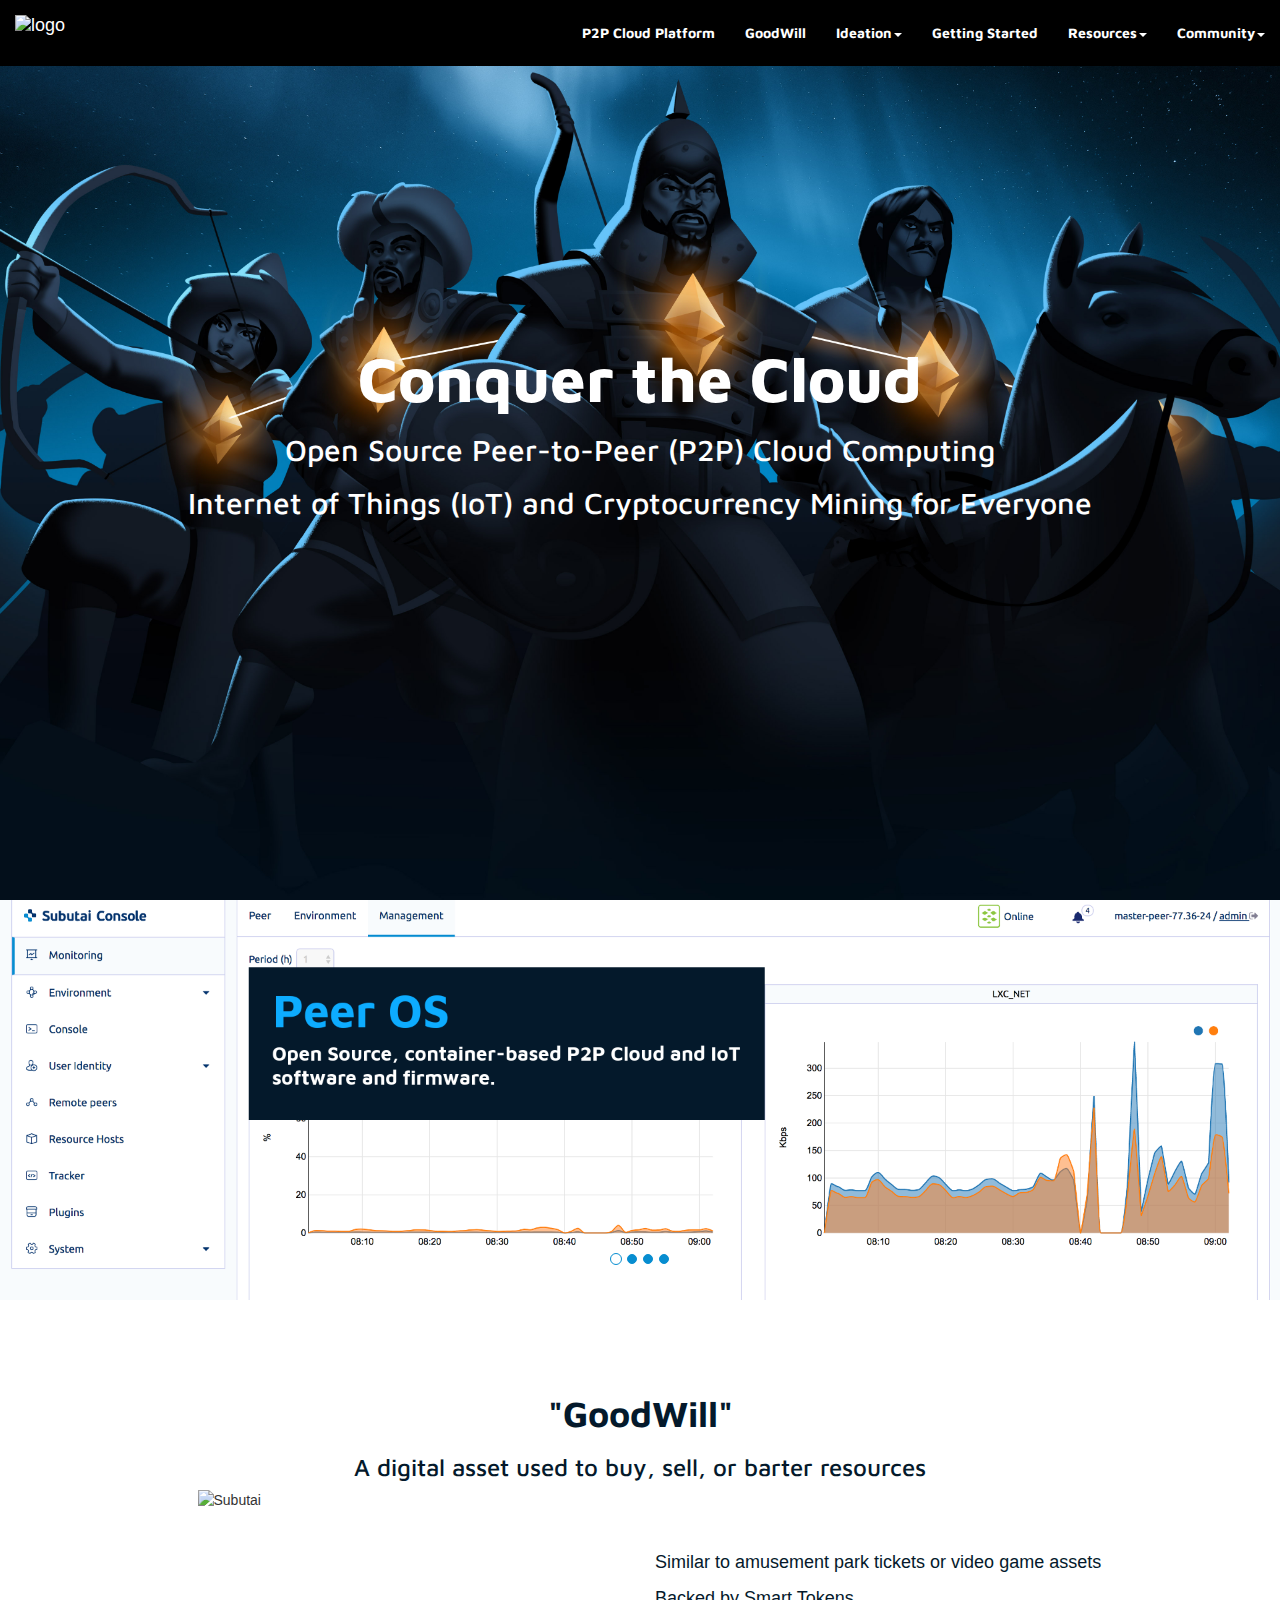
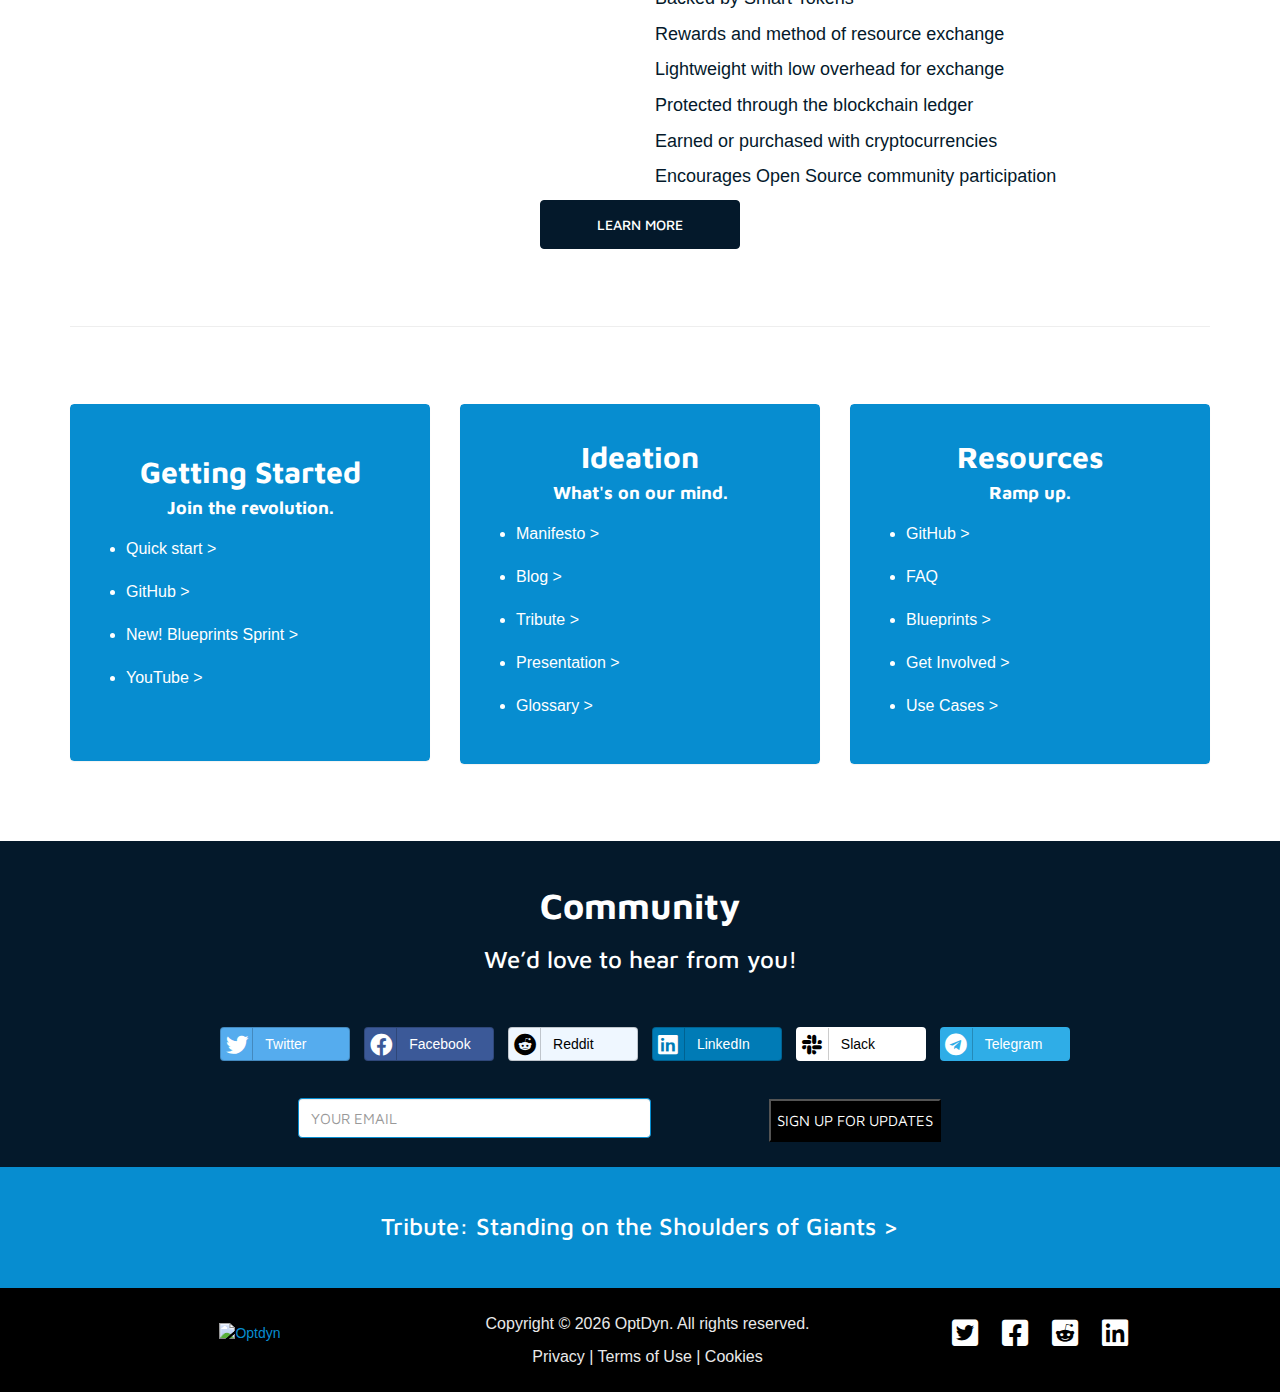
==== commit 8e4647c6: "changes in position the text" ====
--- a/index.html
+++ b/index.html
@@ -90,7 +90,7 @@
 				<div class="row"><br>
 					<div class="col-lg-12">
 						<div class="text-center">
-							<h1 style="color: #ffffff; font-weight: 800; padding-top: 15%;">Conquer the Cloud</h1>
+							<h1 style="color: #ffffff; font-weight: 800; padding-top: 10%;">Conquer the Cloud</h1>
 							<h2 style="color: #ffffff;">Open Source Peer-to-Peer (P2P) Cloud Computing</h2>
 							<h2 style="color: #ffffff;">Internet of Things (IoT) and Cryptocurrency Mining for Everyone</h2>
 							<!--<img src="img/logo.png" class="img-responsive center-block" alt="Subutai"/>-->
--- a/css/styles.css
+++ b/css/styles.css
@@ -35,8 +35,8 @@
 	-moz-background-size: cover;
 	-o-background-size: cover;
 	background-size: cover;
-	background-image:  url("../img/bg.jpg");]
-	position: fixed; 
+	background-image:  url("../img/bg.jpg");
+	background-position: top center;
 	width: 100%;
 	height: 100%;
 }
@@ -229,7 +229,7 @@
 }
 
 section .cont-part5 .mailchimp{
-	margin-left: 35%;
+	margin-left: 20%;
 }
 
 /*CSS Section 5 - Tribute*/
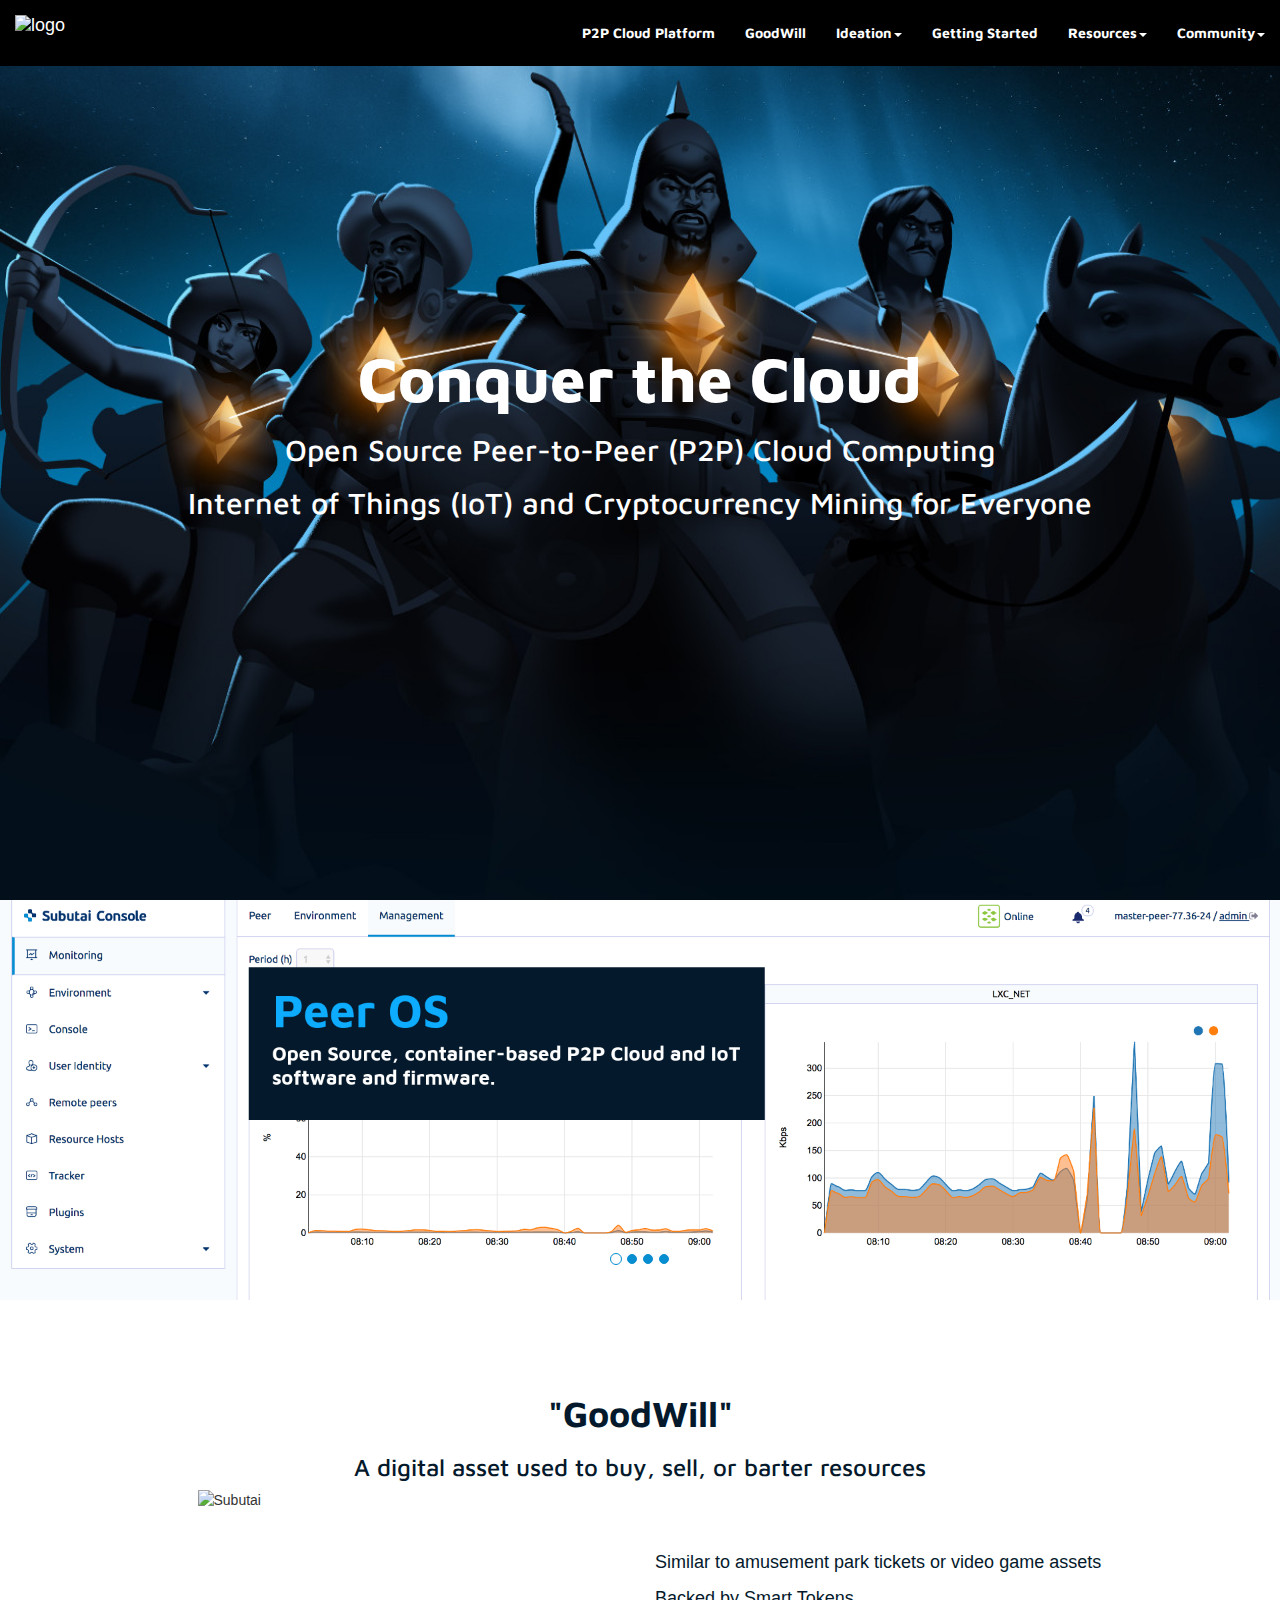
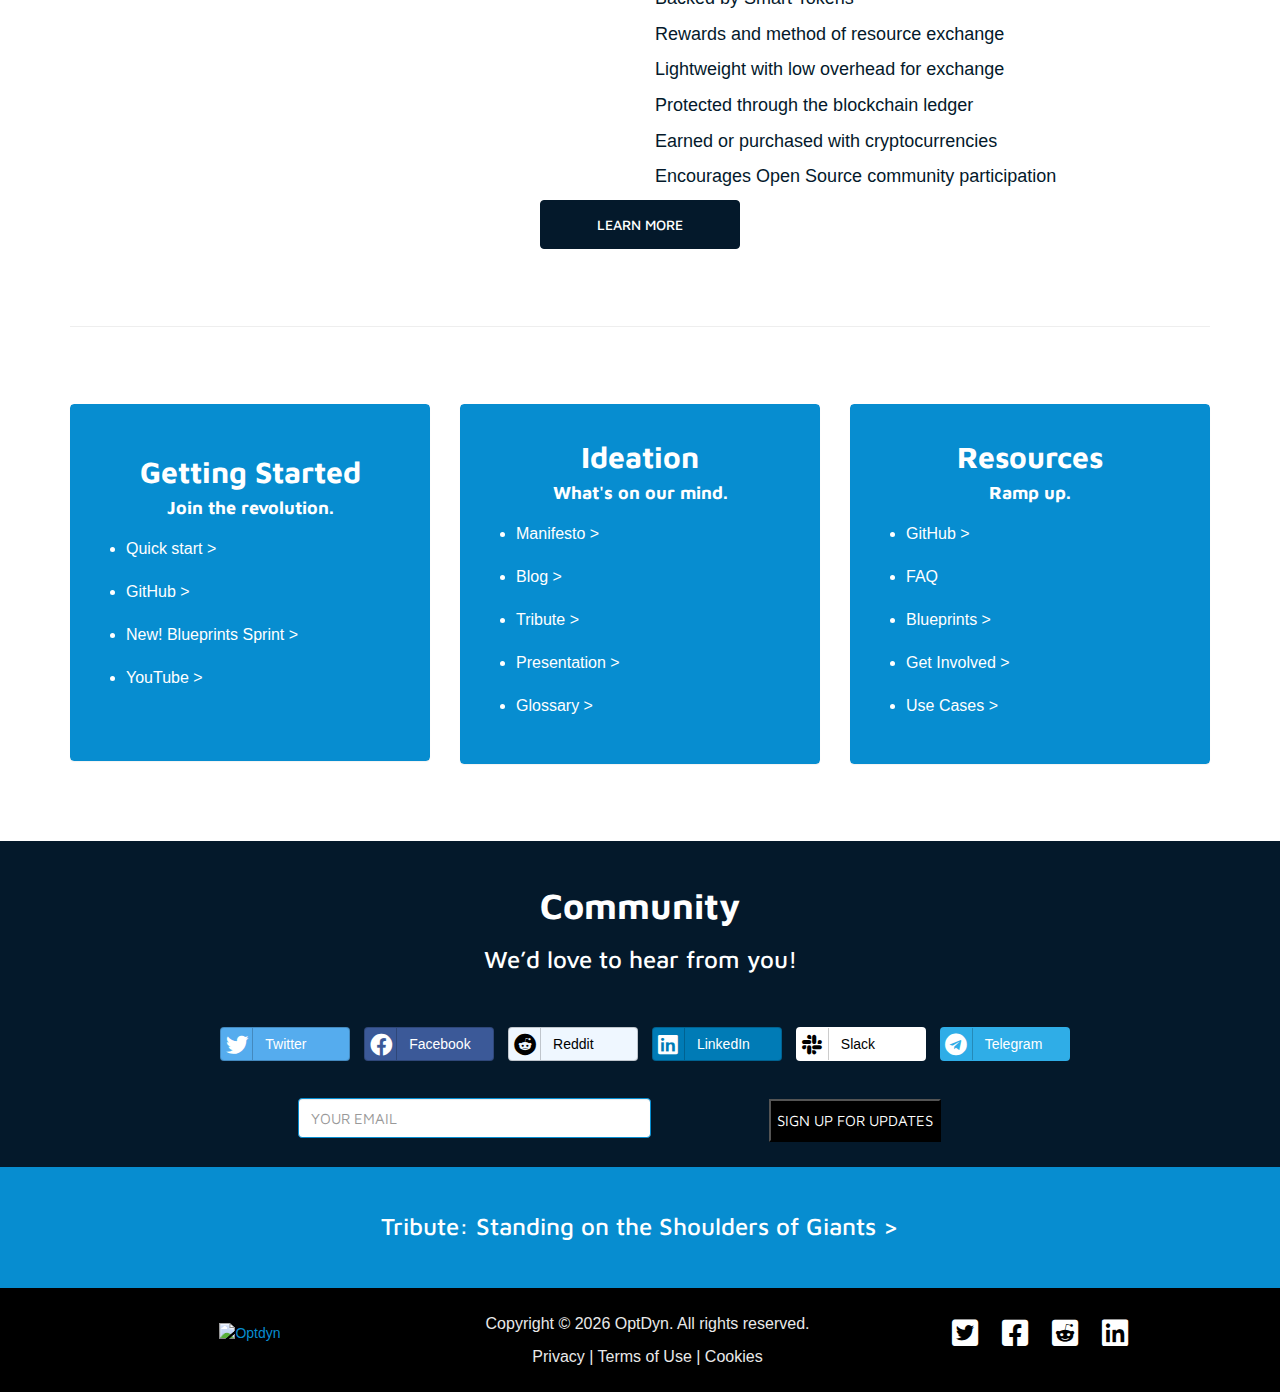
==== commit 1b2589bb: "add target in link blog in Home page" ====
--- a/index.html
+++ b/index.html
@@ -44,7 +44,7 @@
 			          <ul class="dropdown-menu">
 			          	<li><a href="internal-pages/p2p-cloud.html"><h4 style="font-size: 14px; font-weight: 700;">P2P Cloud</h4></a></li>
 			            <li><a href="internal-pages/manifesto.html"><h4 style="font-size: 14px; font-weight: 700;">Manifesto</h4></a></li>
-			            <li><a href="https://subutai.blog/"><h4 style="font-size: 14px; font-weight: 700;">Blog</h4></a></li>
+			            <li><a href="https://subutai.blog/" target="_blank"><h4 style="font-size: 14px; font-weight: 700;">Blog</h4></a></li>
 			            <li><a href="internal-pages/tribute.html"><h4 style="font-size: 14px; font-weight: 700;">Tribute</h4></a></li>
 			          	<li><a href="https://www.youtube.com/watch?v=zJkmIAyhvFM&feature=youtu.be"><h4 style="font-size: 14px; font-weight: 700;">Presentation</h4></a></li>
 			          	<li><a href="https://docs.subutai.io/glossary.html" target="_blank"><h4 style="font-size: 14px; font-weight: 700;">Glossary</h4></a></li>
